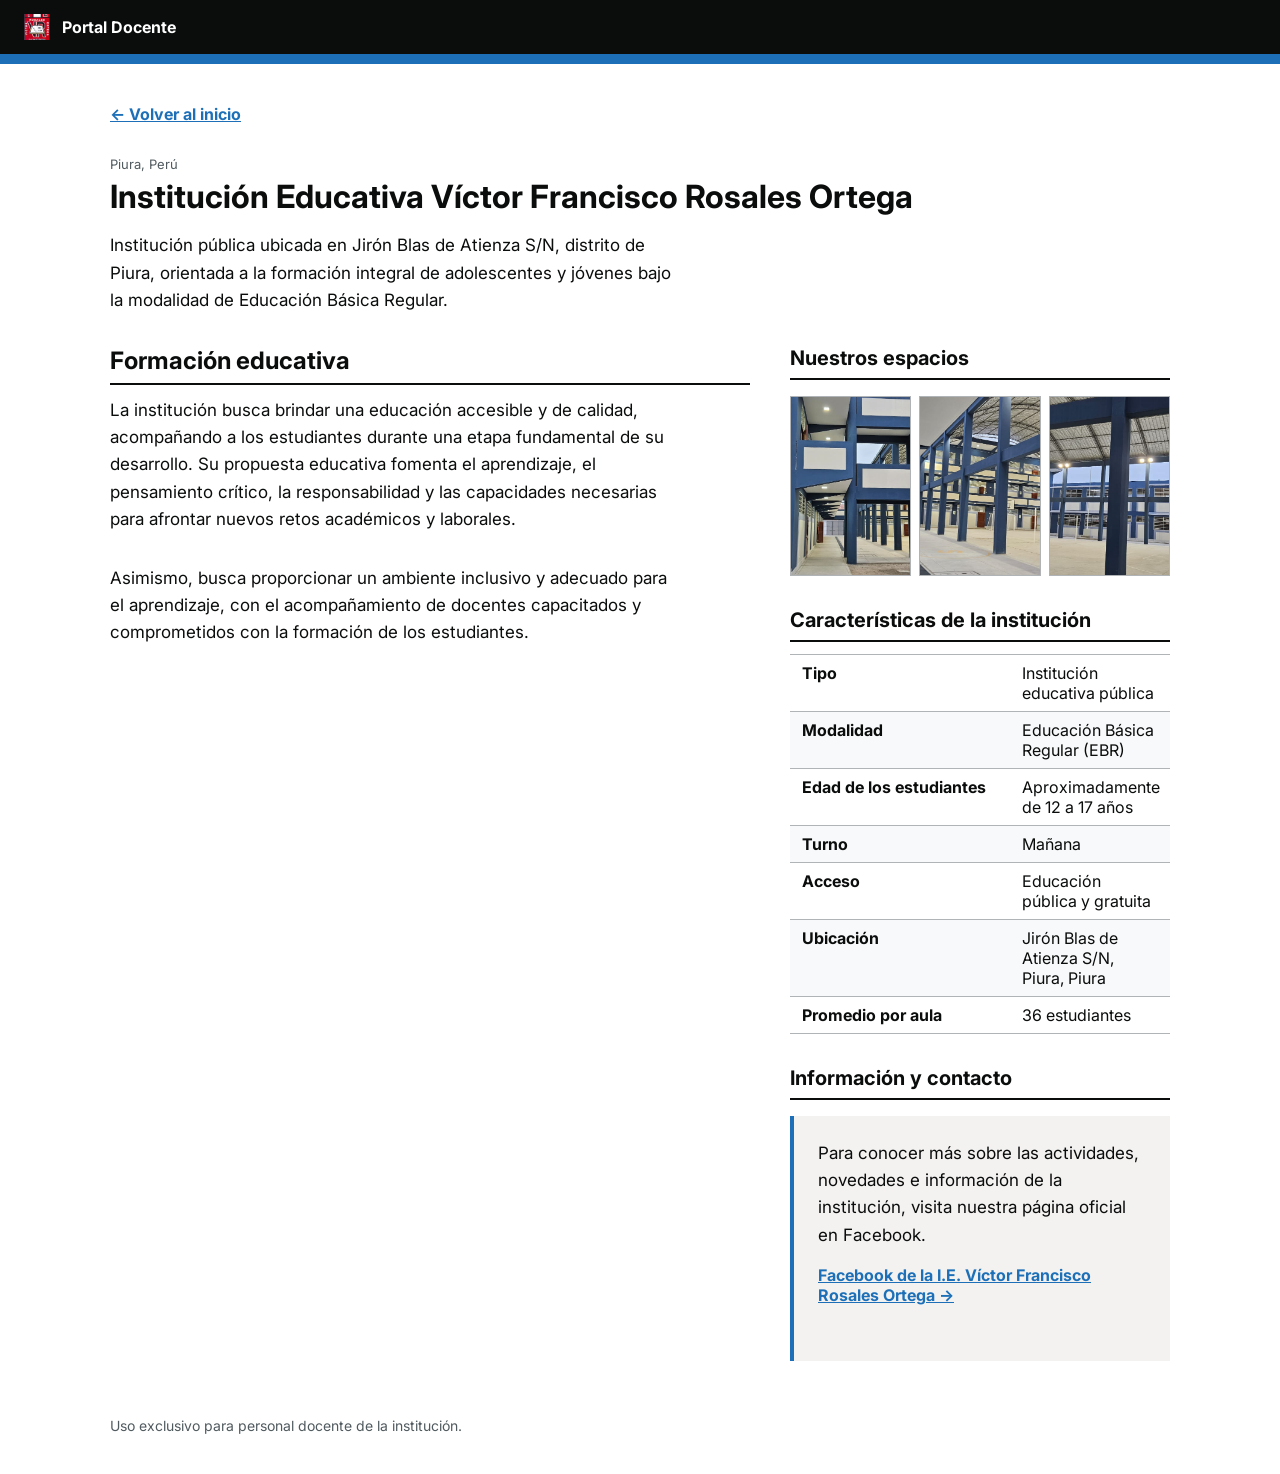
==== institucion.html @ 7a3bb073 "cambios" ====
<!DOCTYPE html>
<html lang="es">
<head>
  <meta charset="UTF-8">
  <meta name="viewport" content="width=device-width, initial-scale=1.0">
  <title>Nuestra Institución | I.E. Víctor Francisco Rosales Ortega</title>
  <link href="https://fonts.googleapis.com/css2?family=Inter:wght@400;500;700&display=swap" rel="stylesheet">
  <link rel="stylesheet" href="css/style.css">
</head>
<body class="auth-on">

  <div class="topbar">
    <img src="img/logo-colegio.jpg" alt="Logo del colegio" class="topbar-logo">
    <span class="topbar-title">Portal Docente</span>
  </div>
  <div class="accent-bar"></div>

  <div class="content-wrap">
    <a href="index.html" class="back-link">← Volver al inicio</a>

    <p class="eyebrow">Piura, Perú</p>
    <h1>Institución Educativa Víctor Francisco Rosales Ortega</h1>
    <p class="intro-text">
      Institución pública ubicada en Jirón Blas de Atienza S/N, distrito de
      Piura, orientada a la formación integral de adolescentes y jóvenes bajo
      la modalidad de Educación Básica Regular.
    </p>

    <div class="main-grid">
      <div class="main-content">
        <h2>Formación educativa</h2>
        <p class="intro-text">
          La institución busca brindar una educación accesible y de calidad,
          acompañando a los estudiantes durante una etapa fundamental de su
          desarrollo. Su propuesta educativa fomenta el aprendizaje, el
          pensamiento crítico, la responsabilidad y las capacidades necesarias
          para afrontar nuevos retos académicos y laborales.
        </p>
        <p class="intro-text">
          Asimismo, busca proporcionar un ambiente inclusivo y adecuado para el
          aprendizaje, con el acompañamiento de docentes capacitados y
          comprometidos con la formación de los estudiantes.
        </p>
      </div>

      <aside class="sidebar">
        <section>
          <h2>Nuestros espacios</h2>
          <div class="galeria">
            <img src="img/vrosales.jpg" alt="Instalaciones de la I.E. Víctor Francisco Rosales Ortega">
            <img src="img/vrosales2.jpg" alt="Instalaciones de la I.E. Víctor Francisco Rosales Ortega">
            <img src="img/vrosales3.jpg" alt="Instalaciones de la I.E. Víctor Francisco Rosales Ortega">
          </div>
        </section>

        <section>
          <h2>Características de la institución</h2>
          <dl class="summary-list">
            <div class="summary-row">
              <dt>Tipo</dt>
              <dd>Institución educativa pública</dd>
            </div>
            <div class="summary-row">
              <dt>Modalidad</dt>
              <dd>Educación Básica Regular (EBR)</dd>
            </div>
            <div class="summary-row">
              <dt>Edad de los estudiantes</dt>
              <dd>Aproximadamente de 12 a 17 años</dd>
            </div>
            <div class="summary-row">
              <dt>Turno</dt>
              <dd>Mañana</dd>
            </div>
            <div class="summary-row">
              <dt>Acceso</dt>
              <dd>Educación pública y gratuita</dd>
            </div>
            <div class="summary-row">
              <dt>Ubicación</dt>
              <dd>Jirón Blas de Atienza S/N, Piura, Piura</dd>
            </div>
            <div class="summary-row">
              <dt>Promedio por aula</dt>
              <dd>36 estudiantes</dd>
            </div>
          </dl>
        </section>

        <section>
          <h2>Información y contacto</h2>
          <div class="contacto-box">
            <p class="intro-text">
              Para conocer más sobre las actividades, novedades e información de la
              institución, visita nuestra página oficial en Facebook.
            </p>
            <a href="https://www.facebook.com/victorfrancisco.rosalesortega.7/?locale=es_LA" target="_blank" rel="noopener" class="back-link">
              Facebook de la I.E. Víctor Francisco Rosales Ortega →
            </a>
          </div>
        </section>
      </aside>
    </div>

    <p class="footer-note">Uso exclusivo para personal docente de la institución.</p>
  </div>

</body>
</html>
---- css/style.css ----
/* ==================== RESET Y BASE ==================== */
* {
  margin: 0;
  padding: 0;
  box-sizing: border-box;
}

body {
  font-family: 'Inter', Arial, sans-serif;
  background-color: #ffffff;
  color: #0b0c0c;
}

.hidden {
  display: none !important;
}

/* ==================== VISIBILIDAD SEGÚN SESIÓN ==================== */
/* Estado inicial: sin autenticar, solo se ve el login */
#main-content {
  display: none; /* Oculto por defecto */
}

#login-screen {
  display: block; /* Visible por defecto */
}

/* Cuando el body tiene la clase 'auth-on' (usuario logueado) */
.auth-on #main-content {
  display: block; /* Muestra el contenido principal */
}

.auth-on #login-screen {
  display: none; /* Oculta el login */
}

/* ==================== BARRA SUPERIOR ==================== */
.topbar, .login-topbar {
  background: #0b0c0c;
  padding: 14px 24px;
  display: flex;
  align-items: center;
  gap: 12px;
}

.topbar-logo {
  width: 26px;
  height: 26px;
  object-fit: cover;
  flex-shrink: 0;
}

.topbar-title {
  color: #ffffff;
  font-size: 16px;
  font-weight: 700;
}

.accent-bar {
  height: 10px;
  background: #1d70b8;
}

/* ==================== HERO ==================== */
.hero {
  position: relative;
  width: 100%;
  height: 600px;
  overflow: hidden;
}

.hero-foto {
  width: 100%;
  height: 100%;
  object-fit: cover;
 
}

.hero-overlay {
  position: absolute;
  inset: 0;
  width: 100%;
  height: 100%;
  background: linear-gradient(to top, rgba(11,12,12,0.88) 0%, rgba(11,12,12,0.5) 50%, rgba(11,12,12,0.15) 100%);
  display: flex;
  align-items: flex-end;
  padding: 40px 24px;
}

.hero-content {
  width: 100%;
  max-width: 1200px;
  margin: 0 auto;
  color: #ffffff;
}

.hero-eyebrow {
  font-size: 13px;
  color: #b1b4b6;
  margin-bottom: 4px;
}

.hero-title {
  font-size: 28px;
  font-weight: 700;
  margin-bottom: 8px;
  line-height: 1.2;
}

.hero-desc {
  font-size: 16px;
  color: #f4f4f4;
  margin-bottom: 14px;
  max-width: 52ch;
  line-height: 1.5;
}

.hero-link {
  font-size: 14px;
  font-weight: 700;
  color: #ffffff;
  text-decoration: underline;
}

.hero-link:hover {
  color: #b1b4b6;
}

@media (max-width: 600px) {
  .hero {
    height: 240px;
  }
  .hero-title {
    font-size: 22px;
  }
  .hero-desc {
    font-size: 14px;
  }
  .hero-overlay {
    padding: 24px 16px;
  }
}

/* ==================== PANTALLA DE LOGIN ==================== */
.login-wrap {
  display: flex;
  justify-content: center;
  padding: 48px 20px;
}

.login-box {
  width: 100%;
  max-width: 380px;
}

.center {
  text-align: center;
}

.login-logo {
  display: block;
  margin: 0 auto 16px;
  width: 120px;
  height: 120px;
  object-fit: cover;
  border: 3px solid #0b0c0c;
}

.eyebrow {
  font-size: 13px;
  color: #505a5f;
  margin-bottom: 6px;
}

.login-box h1, .content-wrap h1 {
  font-size: 32px;
  font-weight: 700;
  line-height: 1.2;
  margin-bottom: 16px;
}

.login-desc {
  font-size: 16px;
  color: #0b0c0c;
  line-height: 1.5;
  margin-bottom: 24px;
}

label {
  display: block;
  font-size: 16px;
  font-weight: 700;
  margin-bottom: 6px;
}

input[type="password"] {
  width: 100%;
  padding: 10px 12px;
  font-size: 17px;
  border: 2px solid #0b0c0c;
  border-radius: 0;
  margin-bottom: 20px;
  font-family: inherit;
}

input[type="password"]:focus {
  outline: 3px solid #ffdd00;
  outline-offset: 0;
}

button {
  width: 100%;
  padding: 12px;
  background: #00703c;
  color: #ffffff;
  border: 2px solid transparent;
  border-radius: 0;
  font-size: 17px;
  font-weight: 700;
  font-family: inherit;
  cursor: pointer;
}

button:hover {
  background: #005a30;
}

.error-box {
  border-left: 5px solid #d4351c;
  padding: 12px 16px;
  margin-bottom: 20px;
  background: #ffffff;
}

.error-box p {
  font-size: 15px;
  color: #0b0c0c;
}

/* ==================== CONTENIDO PRINCIPAL ==================== */
.content-wrap {
  max-width: 620px;
  margin: 0 auto;
  padding: 40px 20px;
}

.back-link {
  display: inline-block;
  margin-bottom: 32px;
  font-size: 16px;
  font-weight: 700;
  color: #1d70b8;
  text-decoration: underline;
}

.back-link:hover {
  color: #003078;
}

.intro-text {
  font-size: 17px;
  line-height: 1.6;
  max-width: 52ch;
  margin-bottom: 32px;
}

/* ==================== BOTÓN CERRAR SESIÓN ==================== */
.session-row {
  display: flex;
  justify-content: flex-end;
  margin-bottom: 24px;
}

.btn-cerrar {
  width: auto;
  background: transparent;
  border: 1px solid #0b0c0c;
  color: #0b0c0c;
  padding: 8px 16px;
  font-size: 13px;
  font-weight: 700;
  font-family: inherit;
  cursor: pointer;
}

.btn-cerrar:hover {
  background: #0b0c0c;
  color: #ffffff;
}

/* ==================== TILES DEL MENÚ PRINCIPAL ==================== */
.tiles {
  display: flex;
  flex-direction: column;
  gap: 0;
  border-top: 1px solid #b1b4b6;
  margin: 32px 0;
}

.tile {
  position: relative;
  display: flex;
  flex-direction: column;
  text-decoration: none;
  color: #0b0c0c;
  padding: 24px 44px 24px 20px;
  border-bottom: 1px solid #b1b4b6;
  border-left: 4px solid transparent;
  transition: border-color 0.12s, background 0.12s;
}

.tile:hover {
  background: #f4f4f4;
}

.tile-online { border-left-color: #1d70b8; }
.tile-offline { border-left-color: #00703c; }
.tile-institucion { border-left-color: #746cb1; }

.tile-label {
  font-size: 13px;
  font-weight: 700;
  color: #6f6f6f;
  letter-spacing: 0.05em;
  margin-bottom: 6px;
}

.tile-title {
  font-size: 21px;
  font-weight: 700;
  margin-bottom: 4px;
}

.tile-desc {
  font-size: 15px;
  color: #505a5f;
}

.tile-arrow {
  position: absolute;
  right: 16px;
  top: 50%;
  transform: translateY(-50%);
  font-size: 20px;
  color: #0b0c0c;
}

/* ==================== ENCABEZADOS DE SECCIÓN ==================== */
.content-wrap h2 {
  font-family: 'Inter', Arial, sans-serif;
  font-size: 24px;
  font-weight: 700;
  color: #0b0c0c;
  margin-top: 40px;
  margin-bottom: 12px;
  padding-bottom: 8px;
  border-bottom: 2px solid #0b0c0c;
}

.content-wrap h2:first-of-type {
  margin-top: 0;
}

.content-wrap h3 {
  font-family: 'Inter', Arial, sans-serif;
  font-size: 19px;
  font-weight: 700;
  color: #1d70b8;
  margin-top: 28px;
  margin-bottom: 8px;
}

/* ==================== FOTO INSTITUCIONAL ==================== */
.institucion-foto {
  width: 100%;
  max-height: 320px;
  object-fit: cover;
  margin: 24px 0 8px;
  border: 1px solid #b1b4b6;
}

/* ==================== LISTA DE RESUMEN ==================== */
.summary-list {
  border-top: 1px solid #b1b4b6;
  margin-bottom: 8px;
}

.summary-row {
  display: flex;
  padding: 14px 4px;
  border-bottom: 1px solid #b1b4b6;
}

.summary-row dt {
  width: 220px;
  flex-shrink: 0;
  font-weight: 700;
  font-size: 16px;
  color: #0b0c0c;
}

.summary-row dd {
  font-size: 16px;
  color: #0b0c0c;
}

@media (max-width: 600px) {
  .summary-row {
    flex-direction: column;
    gap: 4px;
  }
  .summary-row dt {
    width: auto;
  }
}

/* ==================== LISTA DE RECURSOS ==================== */
.link-list {
  list-style: none;
  border-top: 1px solid #b1b4b6;
}

.link-list li {
  border-bottom: 1px solid #b1b4b6;
}

.link-list a {
  display: flex;
  flex-direction: column;
  gap: 4px;
  padding: 20px 4px;
  text-decoration: none;
}

.link-title {
  font-size: 19px;
  font-weight: 700;
  color: #1d70b8;
  text-decoration: underline;
}

.link-list a:hover .link-title {
  color: #003078;
}

.link-desc {
  font-size: 15px;
  color: #505a5f;
}

.footer-note {
  margin-top: 32px;
  font-size: 14px;
  color: #505a5f;
}

/* ==================== GALERÍA ==================== */
.galeria {
  display: grid;
  grid-template-columns: repeat(3, 1fr);
  gap: 8px;
  margin: 16px 0 32px;
}

.galeria img {
  width: 100%;
  height: 180px;
  object-fit: cover;
  border: 1px solid #b1b4b6;
  transition: transform 0.15s ease, box-shadow 0.15s ease, border-color 0.15s ease;
  cursor: pointer;
}

.galeria img:hover {
  transform: translateY(-2px);
  box-shadow: 0 6px 16px rgba(0, 0, 0, 0.12);
  border-color: #1d70b8;
}

@media (max-width: 600px) {
  .galeria {
    grid-template-columns: 1fr;
  }
}

/* ==================== SUMMARY LIST (ZEBRA STRIPING) ==================== */
.summary-row:nth-child(even) {
  background-color: #f8f9fa;
}

.summary-row {
  padding: 8px 12px;
}

/* ==================== CONTACTO BOX ==================== */
.contacto-box {
  background-color: #f3f2f1;
  border-left: 4px solid #1d70b8;
  padding: 24px;
  margin-top: 16px;
  margin-bottom: 24px;
}

.contacto-box h2 {
  margin-top: 0;
  margin-bottom: 12px;
}

.contacto-box .intro-text {
  margin-bottom: 16px;
}

/* ==================== MAIN GRID (institucion.html) ==================== */
.main-grid {
  display: grid;
  grid-template-columns: 1fr;
  gap: 40px;
}

.main-content {
  min-width: 0;
}

.sidebar {
  min-width: 0;
}

.sidebar section {
  margin-bottom: 32px;
}

.sidebar section:last-child {
  margin-bottom: 0;
}

.sidebar h2 {
  font-size: 22px;
  font-weight: 700;
  margin-bottom: 12px;
  padding-bottom: 8px;
  border-bottom: 2px solid #0b0c0c;
}

@media (min-width: 992px) {
  .content-wrap {
    max-width: 1100px;
  }
  .main-grid {
    grid-template-columns: 1fr 380px;
    align-items: start;
  }
  .sidebar h2 {
    font-size: 20px;
  }
}

@media (max-width: 600px) {
  .content-wrap {
    max-width: 100%;
    padding: 24px 16px;
  }
}
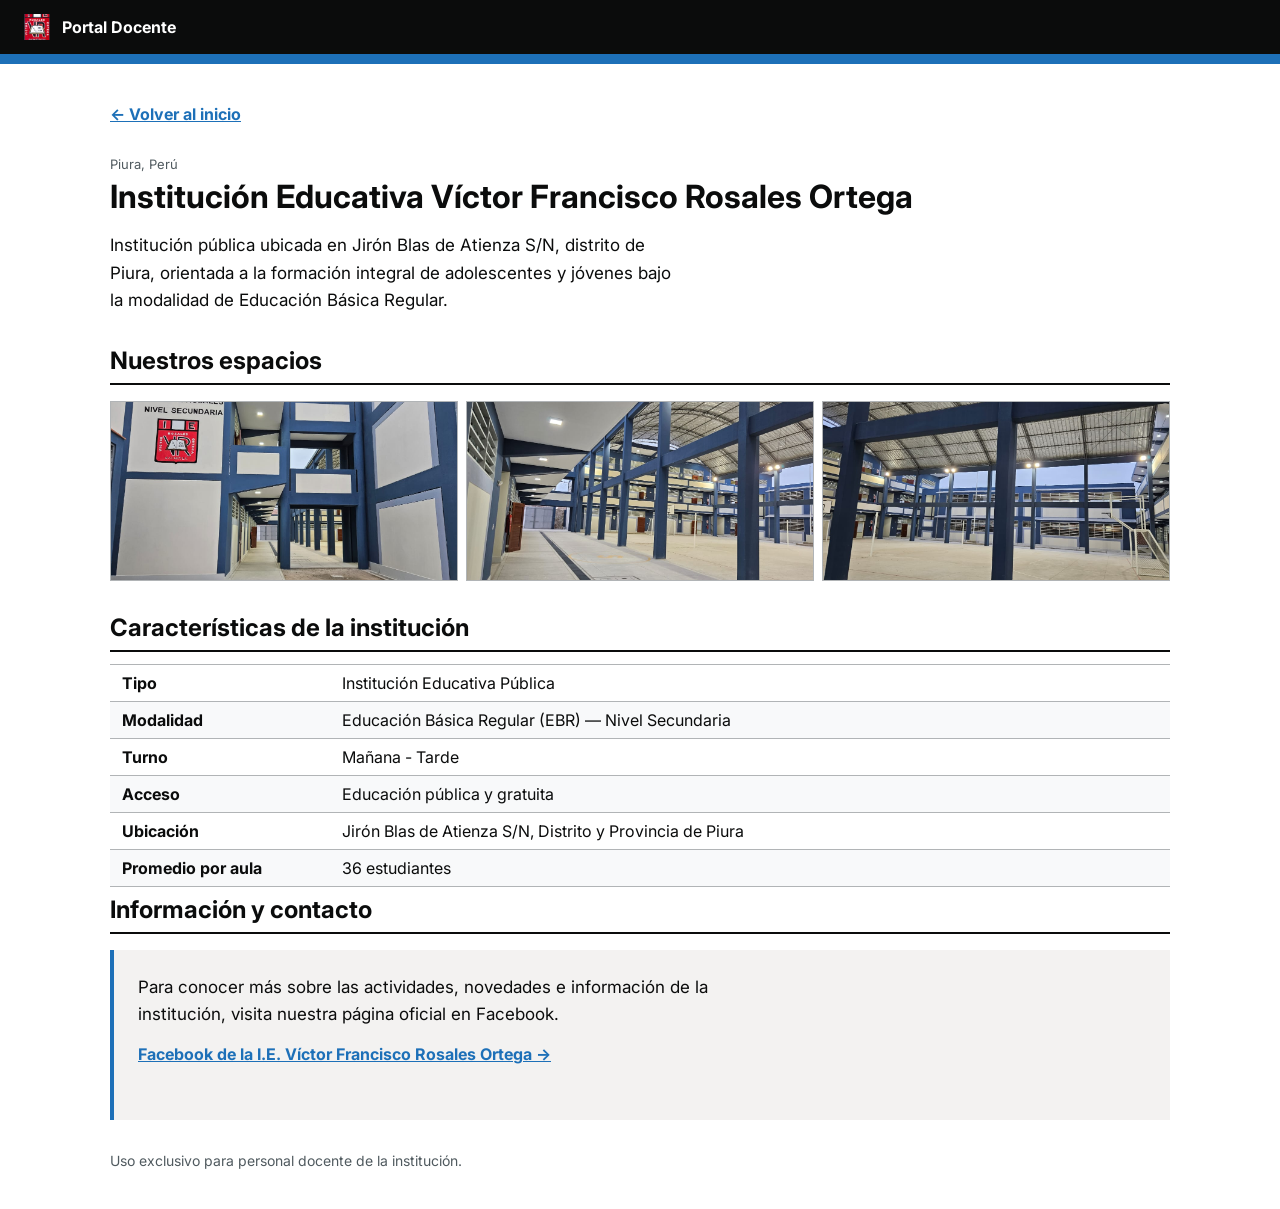
==== commit c4ee2ad4: "Agregar contenido completo: recursos online/offline con detalles expandibles, institución, buscador" ====
--- a/institucion.html
+++ b/institucion.html
@@ -26,81 +26,57 @@
       la modalidad de Educación Básica Regular.
     </p>
 
-    <div class="main-grid">
-      <div class="main-content">
-        <h2>Formación educativa</h2>
+    <section>
+      <h2>Nuestros espacios</h2>
+      <div class="galeria">
+        <img src="img/vrosales.jpg" alt="Instalaciones de la I.E. Víctor Francisco Rosales Ortega">
+        <img src="img/vrosales2.jpg" alt="Instalaciones de la I.E. Víctor Francisco Rosales Ortega">
+        <img src="img/vrosales3.jpg" alt="Instalaciones de la I.E. Víctor Francisco Rosales Ortega">
+      </div>
+    </section>
+
+    <section>
+      <h2>Características de la institución</h2>
+      <dl class="summary-list">
+        <div class="summary-row">
+          <dt>Tipo</dt>
+          <dd>Institución Educativa Pública</dd>
+        </div>
+        <div class="summary-row">
+          <dt>Modalidad</dt>
+          <dd>Educación Básica Regular (EBR) — Nivel Secundaria</dd>
+        </div>
+        <div class="summary-row">
+          <dt>Turno</dt>
+          <dd>Mañana - Tarde</dd>
+        </div>
+        <div class="summary-row">
+          <dt>Acceso</dt>
+          <dd>Educación pública y gratuita</dd>
+        </div>
+        <div class="summary-row">
+          <dt>Ubicación</dt>
+          <dd>Jirón Blas de Atienza S/N, Distrito y Provincia de Piura</dd>
+        </div>
+        <div class="summary-row">
+          <dt>Promedio por aula</dt>
+          <dd>36 estudiantes</dd>
+        </div>
+      </dl>
+    </section>
+
+    <section>
+      <h2>Información y contacto</h2>
+      <div class="contacto-box">
         <p class="intro-text">
-          La institución busca brindar una educación accesible y de calidad,
-          acompañando a los estudiantes durante una etapa fundamental de su
-          desarrollo. Su propuesta educativa fomenta el aprendizaje, el
-          pensamiento crítico, la responsabilidad y las capacidades necesarias
-          para afrontar nuevos retos académicos y laborales.
+          Para conocer más sobre las actividades, novedades e información de la
+          institución, visita nuestra página oficial en Facebook.
         </p>
-        <p class="intro-text">
-          Asimismo, busca proporcionar un ambiente inclusivo y adecuado para el
-          aprendizaje, con el acompañamiento de docentes capacitados y
-          comprometidos con la formación de los estudiantes.
-        </p>
+        <a href="https://www.facebook.com/victorfrancisco.rosalesortega.7/?locale=es_LA" target="_blank" rel="noopener" class="back-link">
+          Facebook de la I.E. Víctor Francisco Rosales Ortega →
+        </a>
       </div>
-
-      <aside class="sidebar">
-        <section>
-          <h2>Nuestros espacios</h2>
-          <div class="galeria">
-            <img src="img/vrosales.jpg" alt="Instalaciones de la I.E. Víctor Francisco Rosales Ortega">
-            <img src="img/vrosales2.jpg" alt="Instalaciones de la I.E. Víctor Francisco Rosales Ortega">
-            <img src="img/vrosales3.jpg" alt="Instalaciones de la I.E. Víctor Francisco Rosales Ortega">
-          </div>
-        </section>
-
-        <section>
-          <h2>Características de la institución</h2>
-          <dl class="summary-list">
-            <div class="summary-row">
-              <dt>Tipo</dt>
-              <dd>Institución educativa pública</dd>
-            </div>
-            <div class="summary-row">
-              <dt>Modalidad</dt>
-              <dd>Educación Básica Regular (EBR)</dd>
-            </div>
-            <div class="summary-row">
-              <dt>Edad de los estudiantes</dt>
-              <dd>Aproximadamente de 12 a 17 años</dd>
-            </div>
-            <div class="summary-row">
-              <dt>Turno</dt>
-              <dd>Mañana</dd>
-            </div>
-            <div class="summary-row">
-              <dt>Acceso</dt>
-              <dd>Educación pública y gratuita</dd>
-            </div>
-            <div class="summary-row">
-              <dt>Ubicación</dt>
-              <dd>Jirón Blas de Atienza S/N, Piura, Piura</dd>
-            </div>
-            <div class="summary-row">
-              <dt>Promedio por aula</dt>
-              <dd>36 estudiantes</dd>
-            </div>
-          </dl>
-        </section>
-
-        <section>
-          <h2>Información y contacto</h2>
-          <div class="contacto-box">
-            <p class="intro-text">
-              Para conocer más sobre las actividades, novedades e información de la
-              institución, visita nuestra página oficial en Facebook.
-            </p>
-            <a href="https://www.facebook.com/victorfrancisco.rosalesortega.7/?locale=es_LA" target="_blank" rel="noopener" class="back-link">
-              Facebook de la I.E. Víctor Francisco Rosales Ortega →
-            </a>
-          </div>
-        </section>
-      </aside>
-    </div>
+    </section>
 
     <p class="footer-note">Uso exclusivo para personal docente de la institución.</p>
   </div>
--- a/css/style.css
+++ b/css/style.css
@@ -362,12 +362,16 @@
 }
 
 .content-wrap h3 {
-  font-family: 'Inter', Arial, sans-serif;
-  font-size: 19px;
-  font-weight: 700;
-  color: #1d70b8;
-  margin-top: 28px;
-  margin-bottom: 8px;
+  display: inline-block;
+  font-size: 13px;
+  font-weight: 700;
+  color: #ffffff;
+  background-color: #1d70b8;
+  text-transform: uppercase;
+  letter-spacing: 0.06em;
+  padding: 6px 14px;
+  margin-top: 32px;
+  margin-bottom: 12px;
 }
 
 /* ==================== FOTO INSTITUCIONAL ==================== */
@@ -559,4 +563,277 @@
     max-width: 100%;
     padding: 24px 16px;
   }
+}
+
+/* ==================== KPI GRID (Métricas de Impacto) ==================== */
+.kpi-grid {
+  display: grid;
+  grid-template-columns: repeat(3, 1fr);
+  gap: 16px;
+  margin: 24px 0 32px;
+}
+
+.kpi-card {
+  background: #f8f9fa;
+  border: 1px solid #b1b4b6;
+  border-left: 4px solid #1d70b8;
+  padding: 24px 16px;
+  text-align: center;
+  transition: transform 0.15s ease, box-shadow 0.15s ease, border-color 0.15s ease;
+}
+
+.kpi-card:hover {
+  transform: translateY(-2px);
+  box-shadow: 0 6px 16px rgba(0, 0, 0, 0.08);
+  border-color: #1d70b8;
+}
+
+.kpi-number {
+  display: block;
+  font-size: 42px;
+  font-weight: 700;
+  color: #0b0c0c;
+  line-height: 1.1;
+  margin-bottom: 6px;
+}
+
+.kpi-label {
+  display: block;
+  font-size: 14px;
+  color: #505a5f;
+  line-height: 1.4;
+}
+
+@media (max-width: 768px) {
+  .kpi-grid {
+    grid-template-columns: 1fr;
+  }
+}
+
+/* ==================== TIMELINE (Evolución Histórica) ==================== */
+.timeline-section {
+  margin-bottom: 40px;
+}
+
+.timeline-section h2 {
+  font-size: 24px;
+  font-weight: 700;
+  color: #0b0c0c;
+  margin-bottom: 24px;
+  padding-bottom: 8px;
+  border-bottom: 2px solid #0b0c0c;
+}
+
+.timeline {
+  list-style: none;
+  position: relative;
+  padding-left: 0;
+}
+
+.timeline::before {
+  content: '';
+  position: absolute;
+  left: 18px;
+  top: 0;
+  bottom: 0;
+  width: 2px;
+  background: #b1b4b6;
+}
+
+.timeline-item {
+  position: relative;
+  padding-left: 56px;
+  margin-bottom: 28px;
+}
+
+.timeline-item:last-child {
+  margin-bottom: 0;
+}
+
+.timeline-year {
+  position: absolute;
+  left: 0;
+  top: 0;
+  min-width: 48px;
+  font-size: 16px;
+  font-weight: 700;
+  color: #1d70b8;
+  background: #ffffff;
+  border: 2px solid #1d70b8;
+  border-radius: 0;
+  padding: 2px 8px;
+  text-align: center;
+  z-index: 1;
+}
+
+.timeline-year::after {
+  content: '';
+  position: absolute;
+  left: 50%;
+  top: 50%;
+  transform: translate(-50%, -50%);
+  width: 10px;
+  height: 10px;
+  background: #1d70b8;
+  border: 3px solid #ffffff;
+  z-index: 2;
+}
+
+.timeline-content h3 {
+  font-size: 18px;
+  font-weight: 700;
+  color: #0b0c0c;
+  margin-bottom: 4px;
+}
+
+.timeline-content p {
+  font-size: 15px;
+  color: #505a5f;
+  line-height: 1.5;
+  margin: 0;
+}
+
+@media (max-width: 600px) {
+  .timeline::before {
+    left: 14px;
+  }
+  .timeline-item {
+    padding-left: 48px;
+  }
+  .timeline-year {
+    min-width: 42px;
+    font-size: 14px;
+    padding: 2px 6px;
+  }
+  .timeline-year::after {
+    width: 8px;
+    height: 8px;
+  }
+}
+
+/* ==================== PILAR PEDAGÓGICO ==================== */
+.pedagogical-pillar {
+  margin-top: 8px;
+}
+
+.pedagogical-pillar h2 {
+  font-size: 24px;
+  font-weight: 700;
+  color: #0b0c0c;
+  margin-bottom: 16px;
+  padding-bottom: 8px;
+  border-bottom: 2px solid #0b0c0c;
+}
+
+.pillar-quote {
+  position: relative;
+  padding: 24px 24px 24px 56px;
+  background: #f3f2f1;
+  border-left: 4px solid #1d70b8;
+}
+
+.pillar-quote::before {
+  content: '«';
+  position: absolute;
+  left: 16px;
+  top: 16px;
+  font-size: 48px;
+  font-weight: 700;
+  color: #1d70b8;
+  line-height: 1;
+  font-family: Georgia, serif;
+}
+
+.pillar-quote p {
+  margin: 0;
+  font-size: 16px;
+  line-height: 1.6;
+  color: #0b0c0c;
+  font-style: italic;
+}
+
+@media (max-width: 600px) {
+  .pillar-quote {
+    padding: 20px 20px 20px 48px;
+  }
+  .pillar-quote::before {
+    font-size: 36px;
+    left: 12px;
+    top: 12px;
+  }
+  .pillar-quote p {
+    font-size: 15px;
+  }
+}
+/* --- Buscador --- */
+.search-box {
+  margin-bottom: 8px;
+}
+
+.search-box label {
+  font-size: 14px;
+  font-weight: 700;
+  margin-bottom: 6px;
+}
+
+.search-box input {
+  width: 100%;
+  padding: 10px 12px;
+  font-size: 16px;
+  border: 2px solid #0b0c0c;
+  border-radius: 0;
+  font-family: inherit;
+  margin-bottom: 8px;
+}
+
+.search-box input:focus {
+  outline: 3px solid #ffdd00;
+  outline-offset: 0;
+}
+
+.sin-resultados {
+  font-size: 15px;
+  color: #505a5f;
+  padding: 8px 0;
+}
+.link-list li {
+  position: relative;
+}
+
+.link-header {
+  display: block;
+  padding-right: 44px;
+}
+
+.btn-expandir {
+  position: absolute;
+  top: 18px;
+  right: 4px;
+  width: 28px;
+  height: 28px;
+  background: #f4f4f4;
+  border: 1px solid #b1b4b6;
+  color: #0b0c0c;
+  font-size: 18px;
+  line-height: 1;
+  cursor: pointer;
+  display: flex;
+  align-items: center;
+  justify-content: center;
+}
+
+.btn-expandir:hover {
+  background: #e0e0e0;
+}
+
+.link-detalle {
+  overflow: hidden;
+  height: 0;
+  font-size: 15px;
+  line-height: 1.6;
+  color: #333;
+}
+
+.link-detalle p {
+  padding: 0 4px 20px;
 }
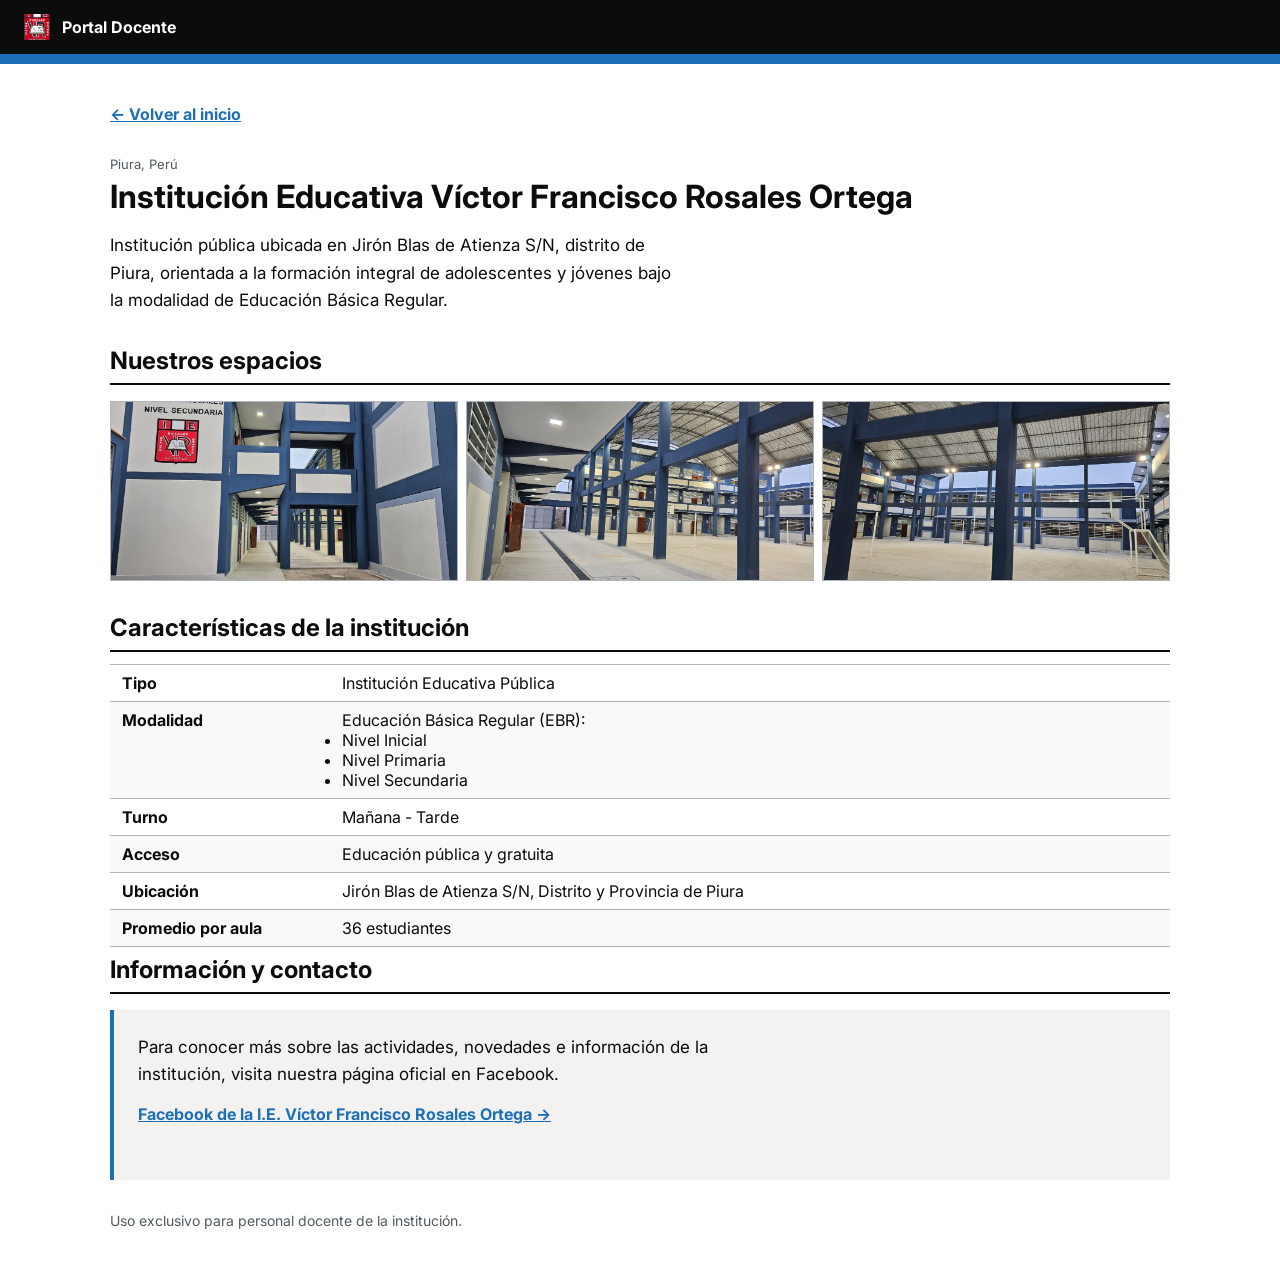
==== commit 4d6182d8: "Agregar contenido completo: recursos online/offline con detalles expandibles, institución, buscador2" ====
--- a/institucion.html
+++ b/institucion.html
@@ -44,7 +44,14 @@
         </div>
         <div class="summary-row">
           <dt>Modalidad</dt>
-          <dd>Educación Básica Regular (EBR) — Nivel Secundaria</dd>
+<dd>
+  Educación Básica Regular (EBR):
+  <ul>
+    <li>Nivel Inicial</li>
+    <li>Nivel Primaria</li>
+    <li>Nivel Secundaria</li>
+  </ul>
+</dd>
         </div>
         <div class="summary-row">
           <dt>Turno</dt>
